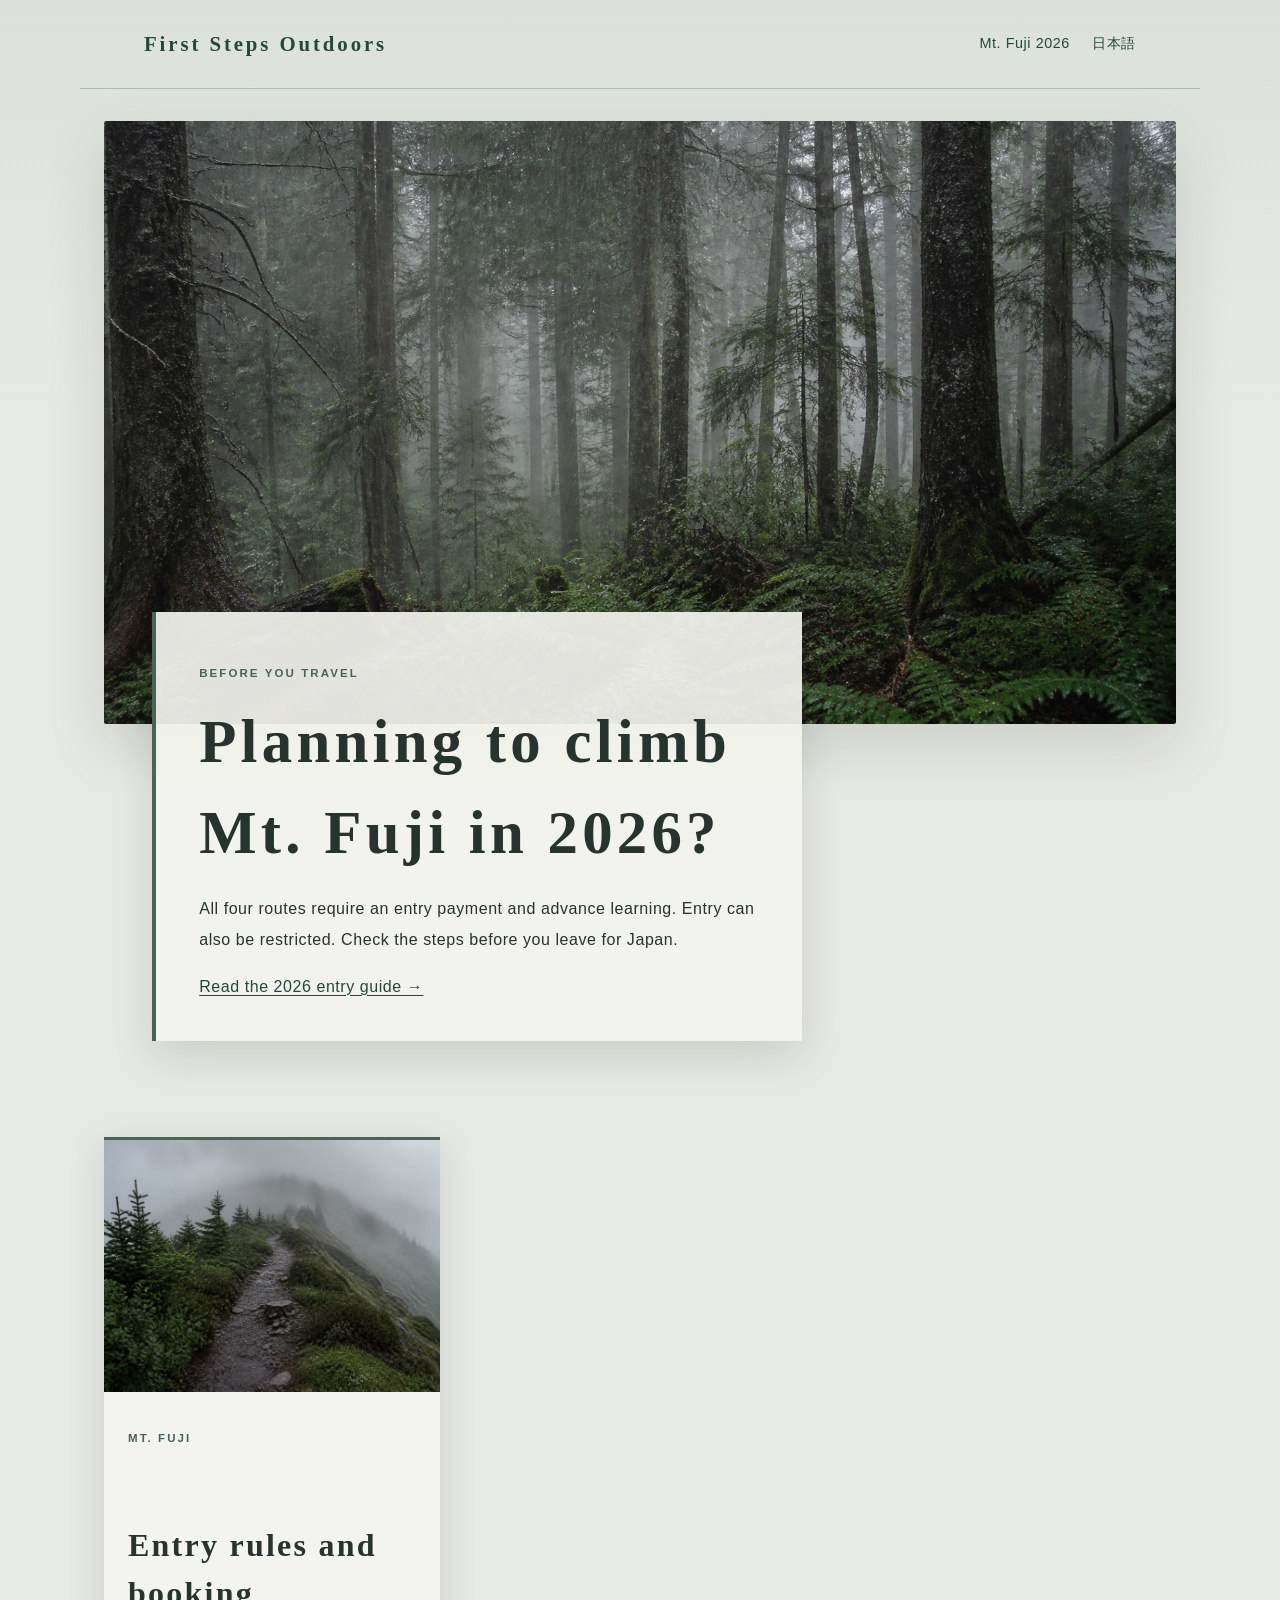
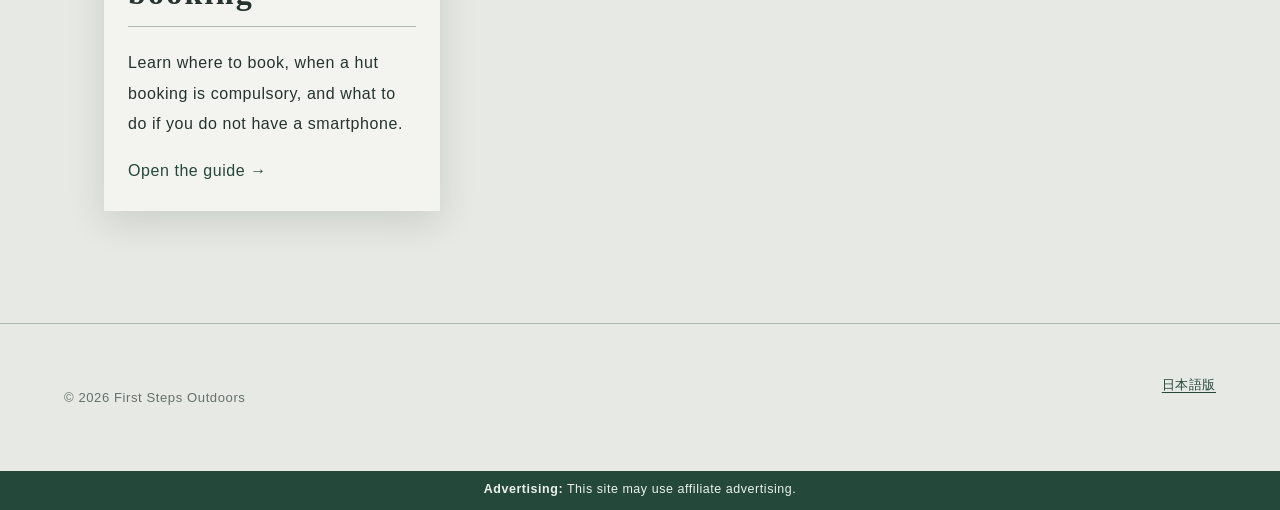
==== en/index.html @ 227133be "feat: 富士登山ガイド(日本語)と英語版ページを追加 - articles/fuji-climbing.html を新規作成(2026年の入山手続きを検索意図順に構成) - en/index.ht" ====
<!doctype html><html lang="en"><head><meta charset="utf-8"><meta name="viewport" content="width=device-width,initial-scale=1"><title>Climbing Mt. Fuji in 2026 | Start Here</title><meta name="description" content="A clear starting point for overseas visitors planning to climb Mt. Fuji under the 2026 entry rules."><meta name="theme-color" content="#24483a"><link rel="canonical" href="https://isseyuuu.github.io/yama-hajime/en/"><link rel="alternate" hreflang="ja" href="https://isseyuuu.github.io/yama-hajime/"><link rel="alternate" hreflang="en" href="https://isseyuuu.github.io/yama-hajime/en/"><link rel="icon" href="../assets/favicon.svg" type="image/svg+xml"><link rel="stylesheet" href="../assets/style.css"><meta property="og:type" content="website"><meta property="og:locale" content="en_US"><meta property="og:site_name" content="First Steps Outdoors"><meta property="og:title" content="Climbing Mt. Fuji in 2026"><meta property="og:description" content="Check the required entry steps before you travel."><meta property="og:url" content="https://isseyuuu.github.io/yama-hajime/en/"><meta property="og:image" content="https://isseyuuu.github.io/yama-hajime/assets/images/hero-rain-forest.jpg"><meta name="twitter:card" content="summary_large_image"><script type="application/ld+json">{"@context":"https://schema.org","@type":"WebSite","name":"First Steps Outdoors","url":"https://isseyuuu.github.io/yama-hajime/en/","description":"English guidance for overseas visitors planning to climb Mt. Fuji"}</script></head><body><a class="skip-link" href="#main">Skip to content</a><header class="site-header"><a class="logo" href="index.html">First Steps Outdoors</a><nav aria-label="Main navigation"><a href="fuji-climbing.html">Mt. Fuji 2026</a><a href="../index.html" lang="ja">日本語</a></nav></header><main id="main"><section class="hero fade"><img src="../assets/images/hero-rain-forest.jpg" alt="A deep forest in mist and rain" width="1672" height="941" decoding="async"><div class="hero-copy"><p class="eyebrow">Before you travel</p><h1>Planning to climb Mt. Fuji in 2026?</h1><p>All four routes require an entry payment and advance learning. Entry can also be restricted. Check the steps before you leave for Japan.</p><a href="fuji-climbing.html">Read the 2026 entry guide →</a></div></section><section class="cards" aria-label="English guides"><article class="card"><img src="../assets/images/mountain-mist.jpg" alt="A wet mountain trail covered in mist" width="1448" height="1086" loading="lazy" decoding="async"><div class="card-body"><p class="eyebrow">Mt. Fuji</p><h2>Entry rules and booking</h2><p>Learn where to book, when a hut booking is compulsory, and what to do if you do not have a smartphone.</p><a href="fuji-climbing.html">Open the guide →</a></div></article></section></main><footer><p>© 2026 First Steps Outdoors</p><div class="footer-links"><a href="../index.html" lang="ja">日本語版</a></div></footer><div class="ad-note"><strong>Advertising:</strong> This site may use affiliate advertising.</div></body></html>
---- assets/style.css ----
:root{color-scheme:light dark;--bg:#e7e9e4;--surface:#f3f4ef;--ink:#26332e;--muted:#647069;--forest:#24483a;--moss:#496456;--bark:#66584b;--mist:#c8ceca;--line:#aeb9b1;--shadow:rgba(25,42,34,.14)}
*{box-sizing:border-box}html{scroll-behavior:smooth}body{margin:0;background:linear-gradient(180deg,#dce1dc 0,var(--bg) 26rem);color:var(--ink);font-family:"Hiragino Sans","Noto Sans JP","Yu Gothic",YuGothic,Meiryo,sans-serif;font-size:1rem;line-height:1.92;letter-spacing:.035em}a{color:var(--forest);text-decoration-thickness:.08em;text-underline-offset:.2em}img{max-width:100%;height:auto;display:block}.skip-link{position:absolute;left:-9999px}.skip-link:focus{left:1rem;top:1rem;background:var(--surface);padding:.6rem 1rem;z-index:10}.ad-note{padding:.45rem 5vw;background:var(--forest);color:#edf2ee;font-size:.78rem;text-align:center}.site-header{max-width:1120px;margin:auto;padding:1.5rem 5vw;display:flex;justify-content:space-between;align-items:center;gap:2rem;border-bottom:1px solid var(--line)}.logo{font-family:Georgia,"Yu Mincho",serif;font-size:1.3rem;font-weight:700;text-decoration:none;letter-spacing:.14em}.site-header nav{display:flex;gap:1.4rem;flex-wrap:wrap}.site-header nav a{text-decoration:none;font-size:.9rem}.breadcrumb{max-width:900px;margin:1.5rem auto;padding:0 1.5rem}.breadcrumb ol{display:flex;gap:.6rem;list-style:none;padding:0;font-size:.8rem;color:var(--muted)}.breadcrumb li+li:before{content:"/";margin-right:.6rem}.hero{position:relative;max-width:1120px;margin:2rem auto 6rem;padding:0 1.5rem}.hero img{width:100%;border-radius:2px;box-shadow:0 22px 60px var(--shadow);filter:saturate(.72) contrast(.95)}.hero-copy{max-width:650px;margin:-7rem 0 0 3rem;position:relative;background:color-mix(in srgb,var(--surface) 92%,transparent);padding:2.4rem 2.7rem;border-left:4px solid var(--moss);box-shadow:0 15px 40px var(--shadow)}h1,h2,h3{font-family:Georgia,"Yu Mincho","Hiragino Mincho ProN",serif;line-height:1.5;letter-spacing:.07em}h1{font-size:clamp(2rem,5vw,3.8rem);margin:.4rem 0 1rem}h2{font-size:clamp(1.45rem,3vw,2rem);margin:4.5rem 0 1.3rem;padding-bottom:.55rem;border-bottom:1px solid var(--line)}h3{font-size:1.15rem;margin:2.1rem 0 .6rem}.eyebrow,.tag{font-size:.72rem;letter-spacing:.18em;text-transform:uppercase;color:var(--moss);font-weight:700}.lead{font-size:1.08rem}.meta,.source-note,figcaption{font-size:.78rem;color:var(--muted)}.article{max-width:760px;margin:0 auto;padding:1rem 1.5rem 7rem}.article p{margin:1.25rem 0}.article-visual{margin:2.7rem -3rem}.article-visual img{width:100%;box-shadow:0 15px 45px var(--shadow)}figcaption{margin-top:.6rem}.toc,.note-box,.cta{margin:3rem 0;padding:1.7rem 2rem;background:var(--surface);border:1px solid var(--line)}.toc ol{columns:2;padding-left:1.3rem}.toc a{text-decoration:none}.steps li{margin:1.1rem 0}.cards{max-width:1120px;margin:0 auto 7rem;padding:0 1.5rem;display:grid;grid-template-columns:repeat(3,1fr);gap:2rem}.card{background:var(--surface);border-top:3px solid var(--moss);box-shadow:0 10px 35px var(--shadow)}.card img{aspect-ratio:4/3;object-fit:cover;filter:saturate(.68)}.card-body{padding:1.5rem}.card a{text-decoration:none}.compare{display:grid;grid-template-columns:1fr 1fr;gap:1rem}.compare section{padding:1.3rem;background:var(--surface);border:1px solid var(--line)}details{border-bottom:1px solid var(--line);padding:1rem 0}summary{cursor:pointer;font-weight:700}.cta{display:none}.ad-options{display:grid;grid-template-columns:1fr 1fr;gap:1rem}.ad-card{display:grid;gap:.5rem}.tag{display:inline-block;margin:0;padding:.15rem .5rem;border:1px solid var(--moss)}footer{border-top:1px solid var(--line);padding:3rem 5vw;display:flex;justify-content:space-between;gap:2rem;color:var(--muted);font-size:.82rem}.footer-links{display:flex;gap:1.2rem}.fade{animation:quiet-in .8s ease both}@keyframes quiet-in{from{opacity:0;transform:translateY(10px)}}
@media(prefers-color-scheme:dark){:root{--bg:#15201b;--surface:#1d2a24;--ink:#d6ddd8;--muted:#9eaaa3;--forest:#9bb8a7;--moss:#819b8c;--bark:#a18e7d;--mist:#4c5a53;--line:#3c4b43;--shadow:rgba(0,0,0,.3)}body{background:linear-gradient(180deg,#111c17 0,var(--bg) 26rem)}.ad-note{background:#0d1712}.hero img{filter:saturate(.55) brightness(.72)}}
@media(max-width:720px){.site-header{align-items:flex-start;flex-direction:column}.cards{grid-template-columns:1fr}.hero{margin-bottom:3rem}.hero-copy{margin:-2rem 1rem 0;padding:1.5rem}.article-visual{margin:2rem 0}.toc ol{columns:1}.compare{grid-template-columns:1fr}footer{flex-direction:column}}
@media(prefers-reduced-motion:reduce){html{scroll-behavior:auto}.fade{animation:none}}
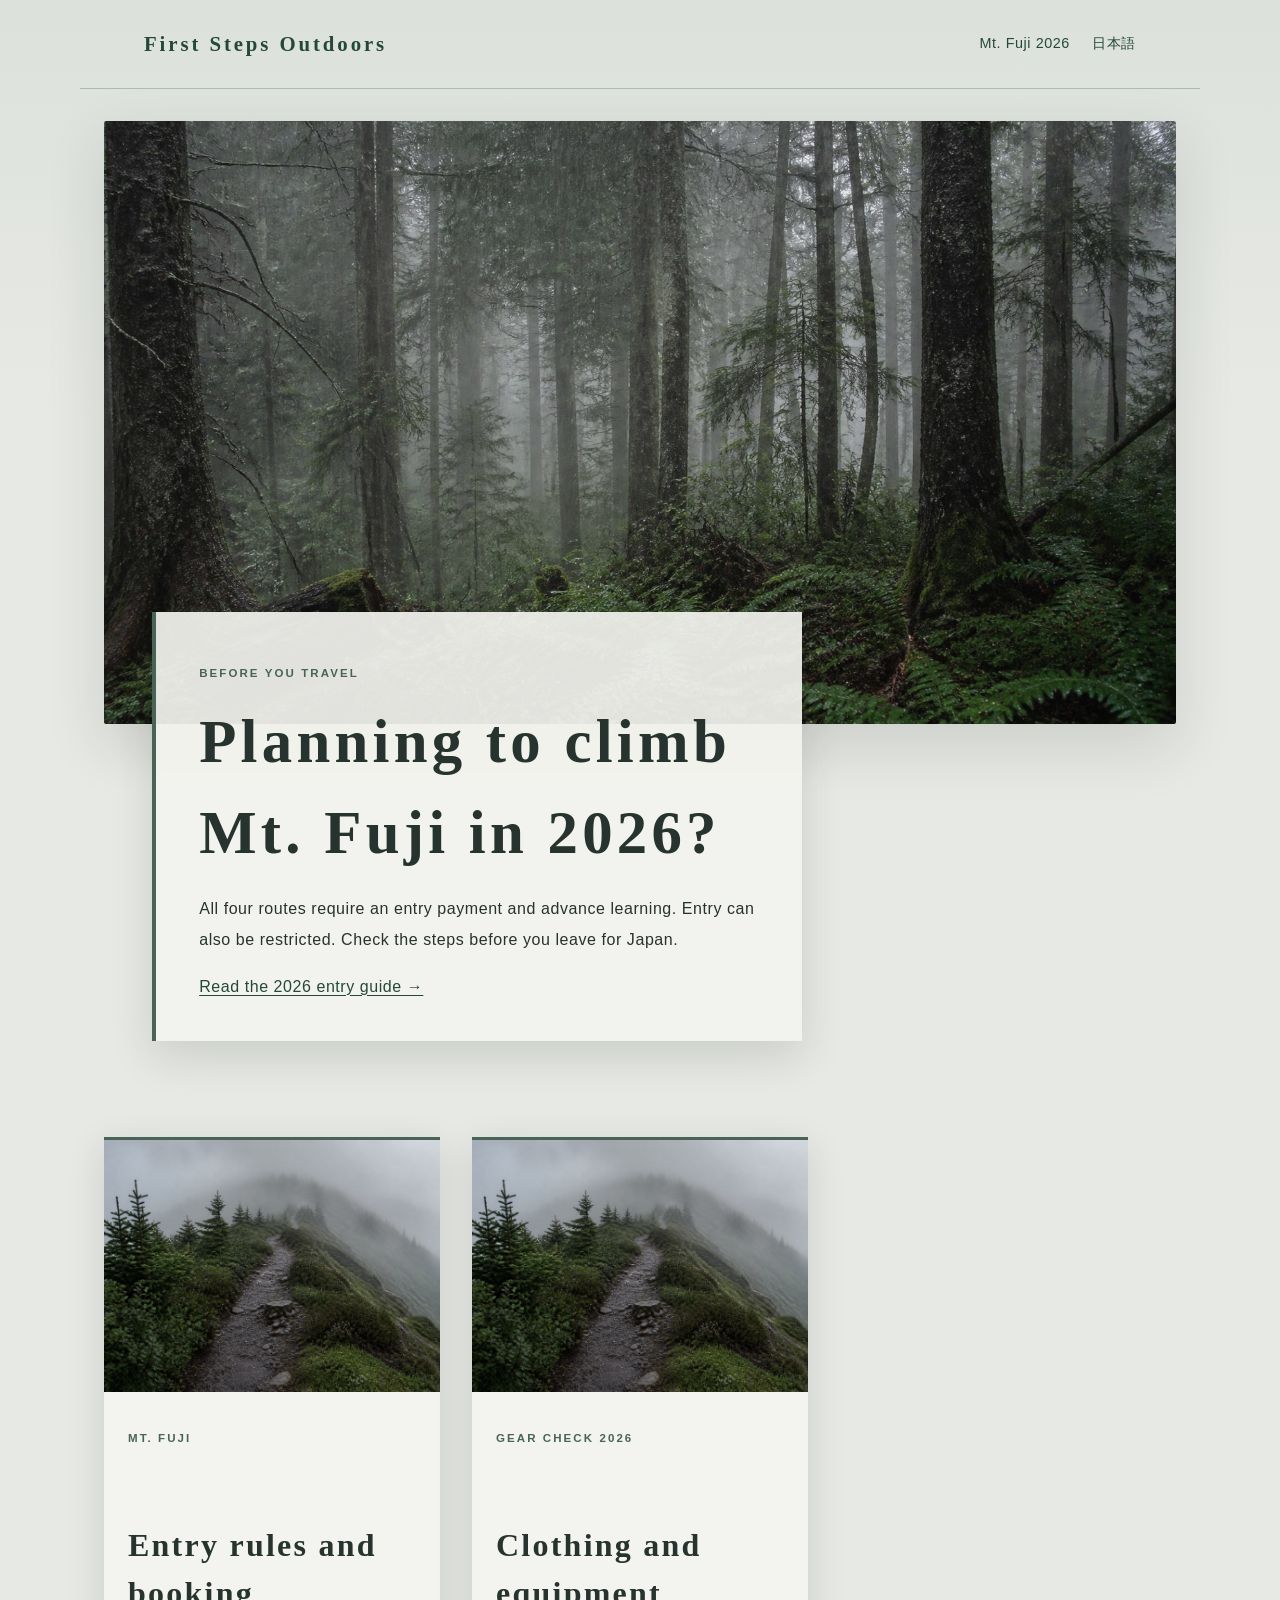
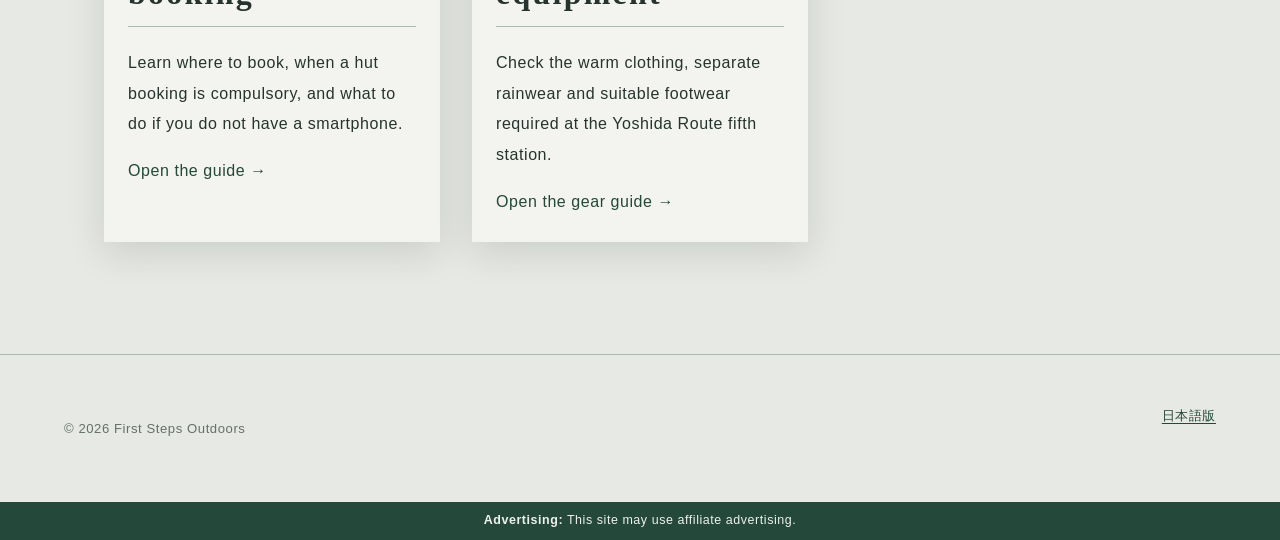
==== commit e3c49b0f: "feat: add English Mt. Fuji gear guide - en/fuji-climbing-gear.html: English counterpart of the Japan" ====
--- a/en/index.html
+++ b/en/index.html
@@ -1 +1 @@
-<!doctype html><html lang="en"><head><meta charset="utf-8"><meta name="viewport" content="width=device-width,initial-scale=1"><title>Climbing Mt. Fuji in 2026 | Start Here</title><meta name="description" content="A clear starting point for overseas visitors planning to climb Mt. Fuji under the 2026 entry rules."><meta name="theme-color" content="#24483a"><link rel="canonical" href="https://isseyuuu.github.io/yama-hajime/en/"><link rel="alternate" hreflang="ja" href="https://isseyuuu.github.io/yama-hajime/"><link rel="alternate" hreflang="en" href="https://isseyuuu.github.io/yama-hajime/en/"><link rel="icon" href="../assets/favicon.svg" type="image/svg+xml"><link rel="stylesheet" href="../assets/style.css"><meta property="og:type" content="website"><meta property="og:locale" content="en_US"><meta property="og:site_name" content="First Steps Outdoors"><meta property="og:title" content="Climbing Mt. Fuji in 2026"><meta property="og:description" content="Check the required entry steps before you travel."><meta property="og:url" content="https://isseyuuu.github.io/yama-hajime/en/"><meta property="og:image" content="https://isseyuuu.github.io/yama-hajime/assets/images/hero-rain-forest.jpg"><meta name="twitter:card" content="summary_large_image"><script type="application/ld+json">{"@context":"https://schema.org","@type":"WebSite","name":"First Steps Outdoors","url":"https://isseyuuu.github.io/yama-hajime/en/","description":"English guidance for overseas visitors planning to climb Mt. Fuji"}</script></head><body><a class="skip-link" href="#main">Skip to content</a><header class="site-header"><a class="logo" href="index.html">First Steps Outdoors</a><nav aria-label="Main navigation"><a href="fuji-climbing.html">Mt. Fuji 2026</a><a href="../index.html" lang="ja">日本語</a></nav></header><main id="main"><section class="hero fade"><img src="../assets/images/hero-rain-forest.jpg" alt="A deep forest in mist and rain" width="1672" height="941" decoding="async"><div class="hero-copy"><p class="eyebrow">Before you travel</p><h1>Planning to climb Mt. Fuji in 2026?</h1><p>All four routes require an entry payment and advance learning. Entry can also be restricted. Check the steps before you leave for Japan.</p><a href="fuji-climbing.html">Read the 2026 entry guide →</a></div></section><section class="cards" aria-label="English guides"><article class="card"><img src="../assets/images/mountain-mist.jpg" alt="A wet mountain trail covered in mist" width="1448" height="1086" loading="lazy" decoding="async"><div class="card-body"><p class="eyebrow">Mt. Fuji</p><h2>Entry rules and booking</h2><p>Learn where to book, when a hut booking is compulsory, and what to do if you do not have a smartphone.</p><a href="fuji-climbing.html">Open the guide →</a></div></article></section></main><footer><p>© 2026 First Steps Outdoors</p><div class="footer-links"><a href="../index.html" lang="ja">日本語版</a></div></footer><div class="ad-note"><strong>Advertising:</strong> This site may use affiliate advertising.</div></body></html>
+<!doctype html><html lang="en"><head><meta charset="utf-8"><meta name="viewport" content="width=device-width,initial-scale=1"><title>Climbing Mt. Fuji in 2026 | Start Here</title><meta name="description" content="A clear starting point for overseas visitors planning to climb Mt. Fuji under the 2026 entry rules."><meta name="theme-color" content="#24483a"><link rel="canonical" href="https://isseyuuu.github.io/yama-hajime/en/"><link rel="alternate" hreflang="ja" href="https://isseyuuu.github.io/yama-hajime/"><link rel="alternate" hreflang="en" href="https://isseyuuu.github.io/yama-hajime/en/"><link rel="icon" href="../assets/favicon.svg" type="image/svg+xml"><link rel="stylesheet" href="../assets/style.css"><meta property="og:type" content="website"><meta property="og:locale" content="en_US"><meta property="og:site_name" content="First Steps Outdoors"><meta property="og:title" content="Climbing Mt. Fuji in 2026"><meta property="og:description" content="Check the required entry steps before you travel."><meta property="og:url" content="https://isseyuuu.github.io/yama-hajime/en/"><meta property="og:image" content="https://isseyuuu.github.io/yama-hajime/assets/images/hero-rain-forest.jpg"><meta name="twitter:card" content="summary_large_image"><script type="application/ld+json">{"@context":"https://schema.org","@type":"WebSite","name":"First Steps Outdoors","url":"https://isseyuuu.github.io/yama-hajime/en/","description":"English guidance for overseas visitors planning to climb Mt. Fuji"}</script></head><body><a class="skip-link" href="#main">Skip to content</a><header class="site-header"><a class="logo" href="index.html">First Steps Outdoors</a><nav aria-label="Main navigation"><a href="fuji-climbing.html">Mt. Fuji 2026</a><a href="../index.html" lang="ja">日本語</a></nav></header><main id="main"><section class="hero fade"><img src="../assets/images/hero-rain-forest.jpg" alt="A deep forest in mist and rain" width="1672" height="941" decoding="async"><div class="hero-copy"><p class="eyebrow">Before you travel</p><h1>Planning to climb Mt. Fuji in 2026?</h1><p>All four routes require an entry payment and advance learning. Entry can also be restricted. Check the steps before you leave for Japan.</p><a href="fuji-climbing.html">Read the 2026 entry guide →</a></div></section><section class="cards" aria-label="English guides"><article class="card"><img src="../assets/images/mountain-mist.jpg" alt="A wet mountain trail covered in mist" width="1448" height="1086" loading="lazy" decoding="async"><div class="card-body"><p class="eyebrow">Mt. Fuji</p><h2>Entry rules and booking</h2><p>Learn where to book, when a hut booking is compulsory, and what to do if you do not have a smartphone.</p><a href="fuji-climbing.html">Open the guide →</a></div></article><article class="card"><img src="../assets/images/mountain-mist.jpg" alt="A wet mountain trail in mist and rain" width="1448" height="1086" loading="lazy" decoding="async"><div class="card-body"><p class="eyebrow">Gear check 2026</p><h2>Clothing and equipment</h2><p>Check the warm clothing, separate rainwear and suitable footwear required at the Yoshida Route fifth station.</p><a href="fuji-climbing-gear.html">Open the gear guide →</a></div></article></section></main><footer><p>© 2026 First Steps Outdoors</p><div class="footer-links"><a href="../index.html" lang="ja">日本語版</a></div></footer><div class="ad-note"><strong>Advertising:</strong> This site may use affiliate advertising.</div></body></html>
